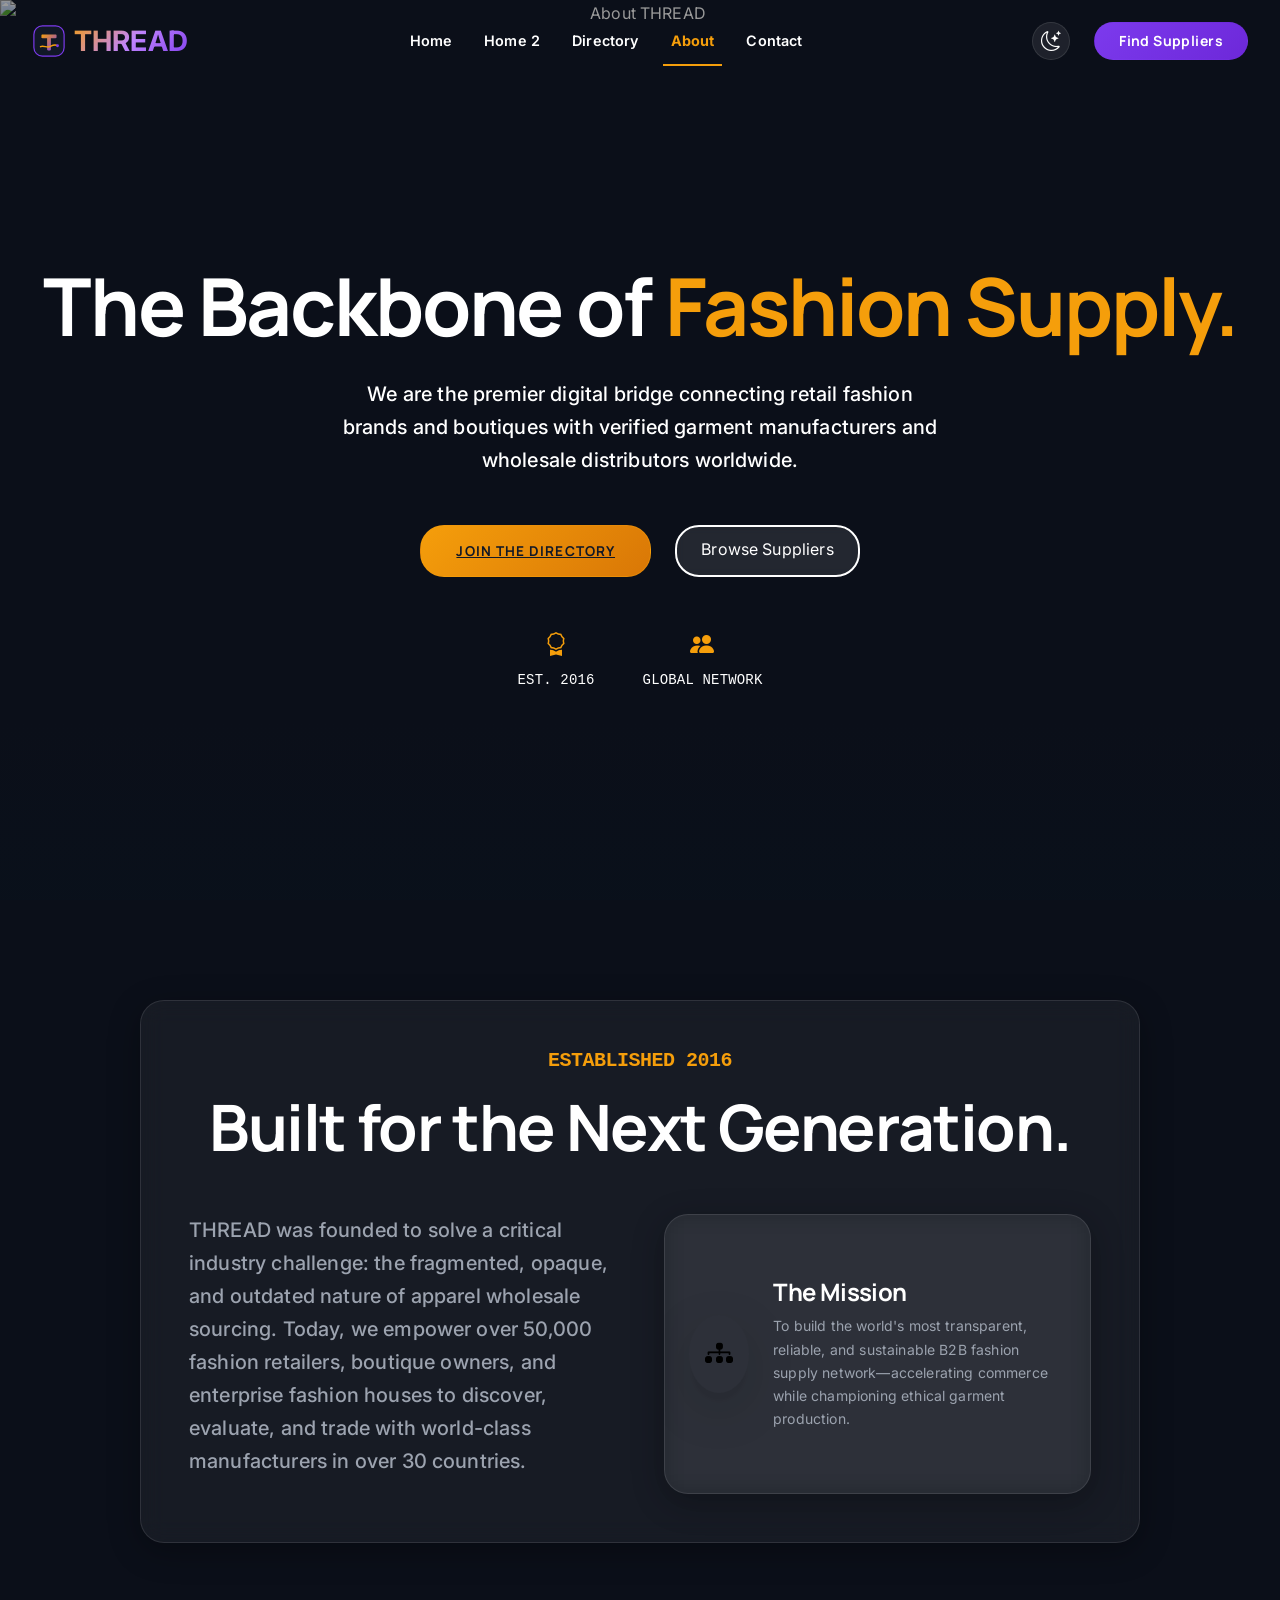
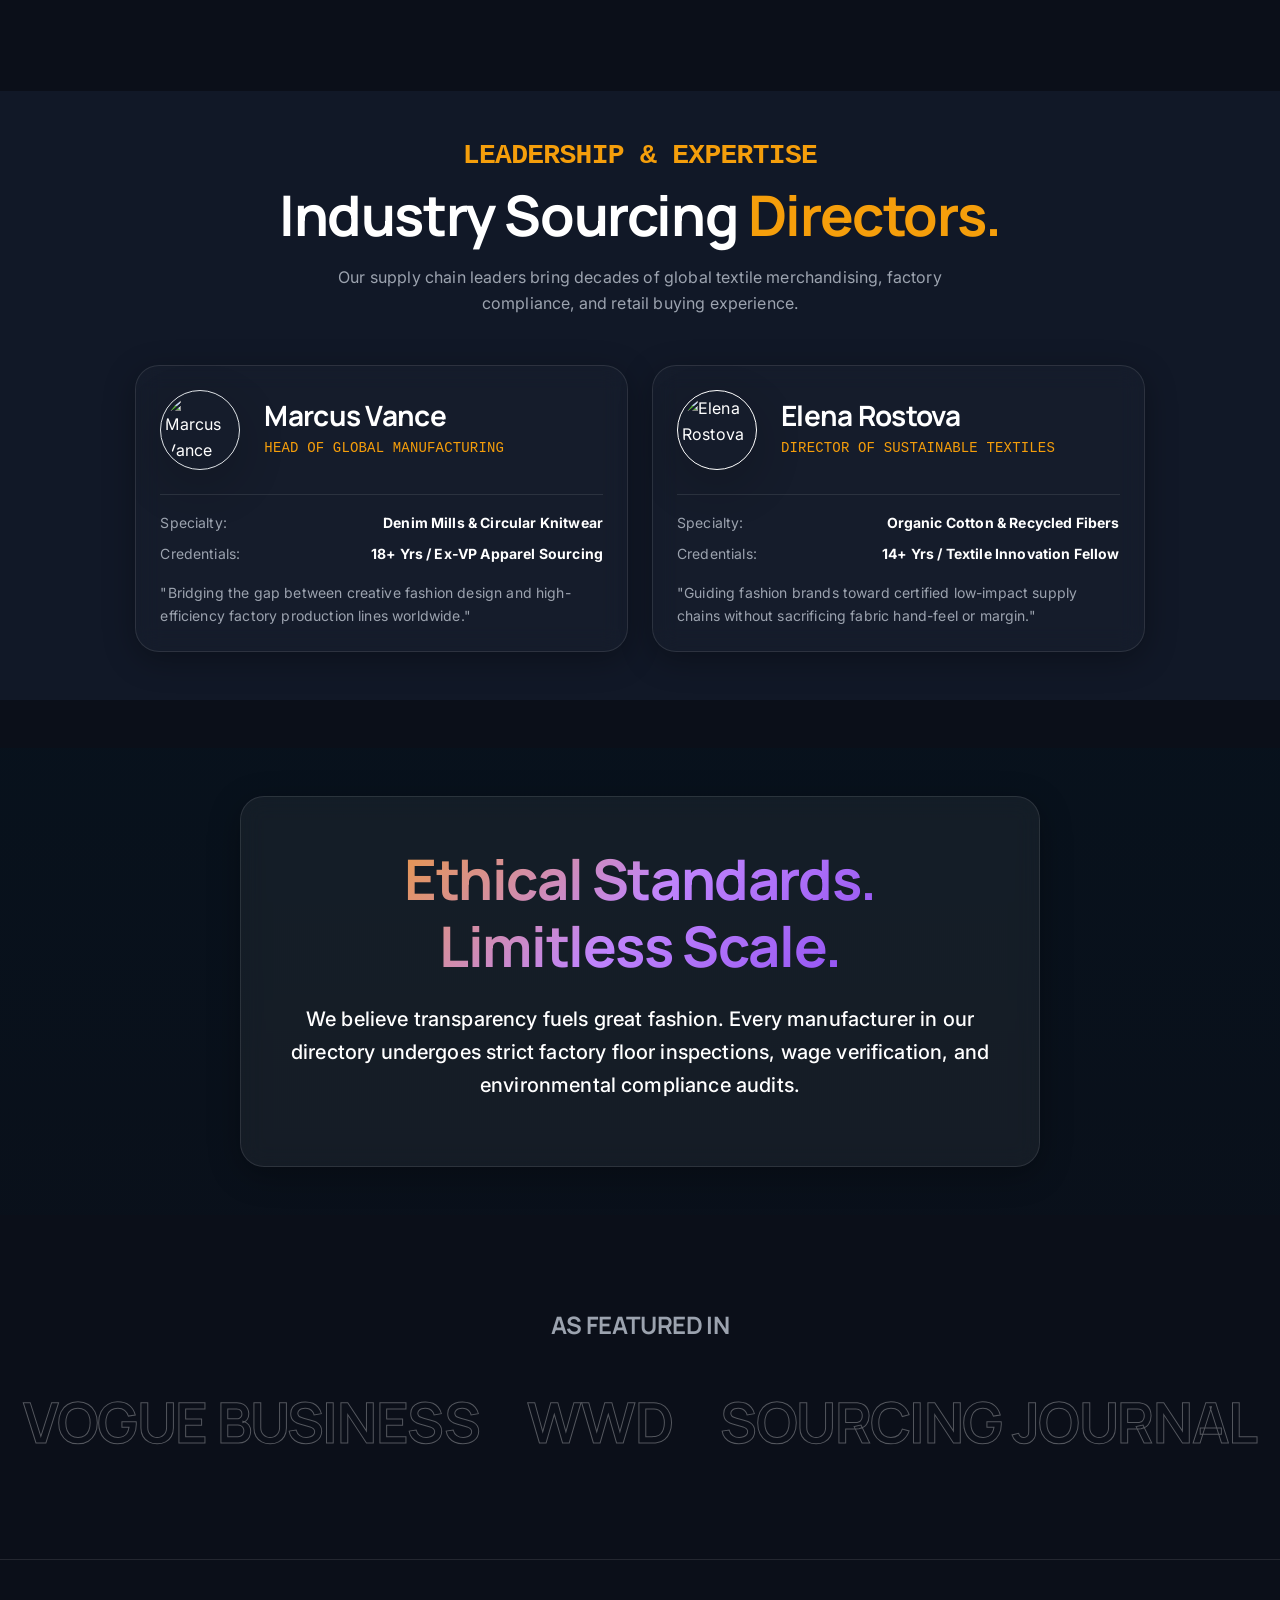
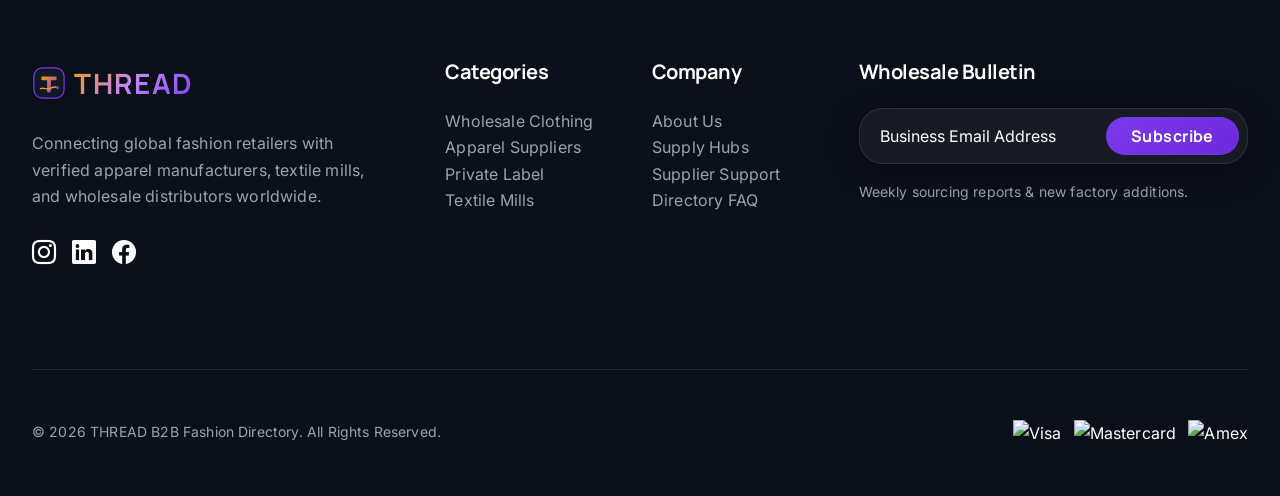
==== about.html @ dffb2410 "Initial commit: THREAD B2B Fashion & Apparel Wholesale Directory" ====
<!DOCTYPE html>
<html lang="en" dir="ltr" data-theme="dark">

<head>
    <meta charset="UTF-8">
    <meta name="viewport" content="width=device-width, initial-scale=1.0">
    <title>About Us | THREAD B2B Fashion Directory</title>
    <link rel="icon" type="image/svg+xml" href="assets/images/thread-logo.svg">

    <!-- Bootstrap 5 CDN -->
    <link href="https://cdn.jsdelivr.net/npm/bootstrap@5.3.2/dist/css/bootstrap.min.css" rel="stylesheet">
    <link rel="stylesheet" href="https://cdn.jsdelivr.net/npm/bootstrap-icons@1.11.2/font/bootstrap-icons.min.css">

    <!-- Custom CSS -->
    <link rel="stylesheet" href="assets/css/style.css">
</head>

<body>
    <!-- Header / Navigation -->
    <nav class="navbar-marine navbar navbar-expand-xl">
        <div class="container-custom d-flex justify-content-between align-items-center w-100">
            <a class="navbar-brand d-flex align-items-center" href="index.html">
                <img src="assets/images/thread-logo.svg" alt="THREAD logo" class="brand-logo me-2">
                <span class="fs-3 fw-bold text-gradient">THREAD</span>
            </a>

            <button class="navbar-toggler border-0 text-white" type="button" data-bs-toggle="offcanvas"
                data-bs-target="#offcanvasNavbar">
                <i class="bi bi-list fs-1"></i>
            </button>

            <div class="collapse navbar-collapse d-none d-xl-flex" id="navbarNav">
                <ul class="navbar-nav mx-auto">
                    <li class="nav-item"><a class="nav-link" href="index.html">Home</a></li>
                    <li class="nav-item"><a class="nav-link " href="home-2.html">Home 2</a></li>
                    <li class="nav-item"><a class="nav-link " href="gallery.html">Directory</a></li>
                    <li class="nav-item"><a class="nav-link active" href="about.html">About</a></li>
                    <li class="nav-item"><a class="nav-link " href="contact.html">Contact</a></li>
                </ul>
            </div>

            <div class="d-none d-xl-flex align-items-center gap-3 ms-lg-4">
                <button class="theme-toggle btn btn-link text-white p-0" aria-label="Toggle theme"><i class="bi bi-moon-stars fs-5"></i></button>
                <a href="contact.html" class="btn btn-accent rounded-pill px-4 btn-sm ms-2">Find Suppliers</a>
            </div>
        </div>
    </nav>

    <!-- Offcanvas Menu for Mobile -->
    <div class="offcanvas offcanvas-end glass-panel" tabindex="-1" id="offcanvasNavbar">
        <div class="offcanvas-header border-bottom border-secondary">
            <h5 class="offcanvas-title text-gradient d-flex align-items-center gap-2 mb-0"><img
                    src="assets/images/thread-logo.svg" alt="THREAD logo" class="brand-logo offcanvas-brand-logo">
                <span>THREAD</span>
            </h5>
            <button type="button" class="btn-close btn-close-white" data-bs-dismiss="offcanvas"></button>
        </div>
        <div class="offcanvas-body d-flex flex-column h-100">
            <ul class="navbar-nav mb-auto">
                <li class="nav-item"><a class="nav-link" href="index.html">Home</a></li>
                <li class="nav-item"><a class="nav-link" href="home-2.html">Home 2</a></li>
                <li class="nav-item"><a class="nav-link" href="gallery.html">Directory</a></li>
                <li class="nav-item"><a class="nav-link active" href="about.html">About</a></li>
                <li class="nav-item"><a class="nav-link" href="contact.html">Contact</a></li>
            </ul>

            <div class="mt-auto pt-4 border-top border-secondary">
                <div class="d-flex align-items-center justify-content-between mb-4">
                    <span class="small text-muted text-uppercase tracking-widest"></span>
                    <div class="d-flex gap-3">
                        <button class="theme-toggle btn btn-link text-white p-0" aria-label="Toggle theme"><i
                                class="bi bi-moon-stars fs-5"></i></button>
                    </div>
                </div>
                <a class="btn btn-accent w-100 rounded-pill" href="contact.html">Find Suppliers</a>
            </div>
        </div>
    </div>

    <section class="hero-section text-center overflow-hidden">
        <img src="https://images.unsplash.com/photo-1441986300917-64674bd600d8?q=80&w=1600"
            alt="About THREAD" class="hero-video-bg">
        <div class="hero-overlay"></div>
        <div class="container-custom z-1">
            <h1 class="display-1 fw-bold text-white mb-4">The Backbone of <span class='text-accent'>Fashion Supply.</span></h1>
            <p class="lead text-white-50 mb-5 mx-auto col-lg-6">We are the premier digital bridge connecting retail fashion brands and boutiques with verified garment manufacturers and wholesale distributors worldwide.</p>
            <div class="d-flex flex-wrap justify-content-center gap-3 gap-md-4 reveal reveal-up delay-2 mt-5">
                <a href="contact.html" class="btn-marine rounded-pill">Join The Directory</a>
                <a href="gallery.html" class="btn btn-outline-light rounded-pill about-explore-btn">Browse Suppliers</a>
            </div>
            <div class="d-flex flex-wrap justify-content-center gap-5 mt-5 reveal reveal-up delay-3 opacity-75">
                <div class="text-center">
                    <i class="bi bi-award text-accent fs-4"></i>
                    <div class="small text-white mt-1 uppercase font-monospace">EST. 2016</div>
                </div>
                <div class="text-center">
                    <i class="bi bi-people-fill text-accent fs-4"></i>
                    <div class="small text-white mt-1 uppercase font-monospace">GLOBAL NETWORK</div>
                </div>
            </div>
        </div>
    </section>
    <!-- Redesigned Section 1: Legacy & Mission -->
    <section class="section-padding overflow-hidden">
        <div class="container-custom">
            <div class="glass-panel mx-auto p-5 border-accent" style="max-width: 1000px;">
                <div class="text-center mb-5">
                    <h5 class="text-accent font-monospace mb-3">ESTABLISHED 2016</h5>
                    <h2 class="display-3 mb-4">Built for the <span class="text-white">Next Generation.</span></h2>
                </div>
                <div class="row justify-content-center g-5">
                    <div class="col-lg-6">
                        <p class="lead text-muted">THREAD was founded to solve a critical industry challenge: the fragmented, opaque, and outdated nature of apparel wholesale sourcing. Today, we empower over 50,000 fashion retailers, boutique owners, and enterprise fashion houses to discover, evaluate, and trade with world-class manufacturers in over 30 countries.</p>
                    </div>
                    <div class="col-lg-6">
                        <div
                            class="p-4 glass-panel h-100 d-flex flex-column flex-sm-row align-items-center text-center text-sm-start gap-4">
                            <div class="p-3 bg-accent rounded-circle shadow-lg flex-shrink-0">
                                <i class="bi bi-diagram-3-fill fs-3 text-black"></i>
                            </div>
                            <div>
                                <h4 class="mb-2">The Mission</h4>
                                <p class="text-muted small mb-0">To build the world's most transparent, reliable, and sustainable B2B fashion supply network—accelerating commerce while championing ethical garment production.</p>
                            </div>
                        </div>
                    </div>
                </div>
            </div>
        </div>
    </section>

    <!-- Section 2: Certified Guides / Sourcing Directors -->
    <section class="py-4 bg-card mt-5 about-guides-section">
        <div class="container-custom py-4 reveal">
            <div class="text-center mb-5">
                <h3 class="text-accent font-monospace mb-2 text-uppercase tracking-widest fw-bold fs-3">LEADERSHIP & EXPERTISE</h3>
                <h2 class="display-4 text-center">Industry Sourcing <span class="text-accent">Directors.</span></h2>
                <p class="text-muted mx-auto col-lg-6 mt-3">Our supply chain leaders bring decades of global textile merchandising, factory compliance, and retail buying experience.</p>
            </div>
            
            <div class="row g-4 justify-content-center">
                <div class="col-md-6 col-lg-5 hover-tilt">
                    <div class="glass-panel p-4 h-100 d-flex flex-column justify-content-between border-accent" style="background: rgba(255, 255, 255, 0.02);">
                        <div class="d-flex align-items-center mb-4">
                            <img src="https://images.unsplash.com/photo-1507003211169-0a1dd7228f2d?w=120&h=120&fit=crop"
                                class="rounded-circle shadow-lg me-4 border border-accent p-1" style="width: 80px; height: 80px; object-fit: cover;" alt="Marcus Vance">
                            <div>
                                <h3 class="text-white mb-1">Marcus Vance</h3>
                                <p class="text-accent small mb-0 font-monospace text-uppercase">Head of Global Manufacturing</p>
                            </div>
                        </div>
                        <div class="border-top border-secondary border-opacity-25 pt-3">
                            <div class="d-flex justify-content-between mb-2 small text-muted">
                                <span>Specialty:</span>
                                <span class="text-white fw-bold">Denim Mills & Circular Knitwear</span>
                            </div>
                            <div class="d-flex justify-content-between mb-3 small text-muted">
                                <span>Credentials:</span>
                                <span class="text-white fw-bold">18+ Yrs / Ex-VP Apparel Sourcing</span>
                            </div>
                            <p class="text-muted small mb-0">"Bridging the gap between creative fashion design and high-efficiency factory production lines worldwide."</p>
                        </div>
                    </div>
                </div>
                
                <div class="col-md-6 col-lg-5 hover-tilt">
                    <div class="glass-panel p-4 h-100 d-flex flex-column justify-content-between border-accent" style="background: rgba(255, 255, 255, 0.02);">
                        <div class="d-flex align-items-center mb-4">
                            <img src="https://images.unsplash.com/photo-1573496359142-b8d87734a5a2?w=120&h=120&fit=crop"
                                class="rounded-circle shadow-lg me-4 border border-white p-1" style="width: 80px; height: 80px; object-fit: cover;" alt="Elena Rostova">
                            <div>
                                <h3 class="text-white mb-1">Elena Rostova</h3>
                                <p class="text-accent small mb-0 font-monospace text-uppercase">Director of Sustainable Textiles</p>
                            </div>
                        </div>
                        <div class="border-top border-secondary border-opacity-25 pt-3">
                            <div class="d-flex justify-content-between mb-2 small text-muted">
                                <span>Specialty:</span>
                                <span class="text-white fw-bold">Organic Cotton & Recycled Fibers</span>
                            </div>
                            <div class="d-flex justify-content-between mb-3 small text-muted">
                                <span>Credentials:</span>
                                <span class="text-white fw-bold">14+ Yrs / Textile Innovation Fellow</span>
                            </div>
                            <p class="text-muted small mb-0">"Guiding fashion brands toward certified low-impact supply chains without sacrificing fabric hand-feel or margin."</p>
                        </div>
                    </div>
                </div>
            </div>
        </div>
    </section>

    <!-- Section 3 -->
    <section class="py-5 my-5 parallax-bg"
        style="background-image: url('https://images.unsplash.com/photo-1606760227091-3dd870d97f1d?q=80&w=1600'); padding: 200px 0;">
        <div class="container-custom z-1 text-center reveal glass-panel mx-auto p-5 hover-tilt"
            style="max-width:800px;">
            <h2 class="display-4 fw-bold text-gradient mb-4">Ethical Standards. Limitless Scale.</h2>
            <p class="lead text-muted mx-auto">We believe transparency fuels great fashion. Every manufacturer in our directory undergoes strict factory floor inspections, wage verification, and environmental compliance audits.</p>
        </div>
    </section>

    <!-- Section 4 -->
    <section class="py-5 text-center mb-5 reveal">
        <h4 class="mb-5 text-muted">AS FEATURED IN</h4>
        <div class="d-flex justify-content-center gap-5 flex-wrap opacity-50">
            <h2 class="text-stroke display-4 hover-tilt">VOGUE BUSINESS</h2>
            <h2 class="text-stroke display-4 hover-tilt">WWD</h2>
            <h2 class="text-stroke display-4 hover-tilt">SOURCING JOURNAL</h2>
        </div>
    </section>

    <footer class="mt-5">
        <div class="container-custom">
            <div class="row">
                <div class="col-lg-4 mb-5">
                    <a href="index.html" class="navbar-brand d-flex align-items-center mb-4 text-decoration-none">
                        <img src="assets/images/thread-logo.svg" alt="THREAD logo"
                            class="brand-logo footer-brand-logo me-2">
                        <span class="fs-3 fw-bold text-gradient brand-wordmark">THREAD</span>
                    </a>
                    <p class="text-muted pe-lg-5">Connecting global fashion retailers with verified apparel manufacturers, textile mills, and wholesale distributors worldwide.</p>
                    <div class="d-flex gap-3 mt-4">
                        <a href="#" class="fs-4 text-white hover-accent"><i class="bi bi-instagram"></i></a>
                        <a href="#" class="fs-4 text-white hover-accent"><i class="bi bi-linkedin"></i></a>
                        <a href="#" class="fs-4 text-white hover-accent"><i class="bi bi-facebook"></i></a>
                    </div>
                </div>
                <div class="col-lg-2 col-md-4 mb-4">
                    <h5 class="mb-4">Categories</h5>
                    <ul class="list-unstyled">
                        <li><a href="gallery.html" class="text-muted text-decoration-none">Wholesale Clothing</a></li>
                        <li><a href="gallery.html" class="text-muted text-decoration-none">Apparel Suppliers</a></li>
                        <li><a href="gallery.html" class="text-muted text-decoration-none">Private Label</a></li>
                        <li><a href="gallery.html" class="text-muted text-decoration-none">Textile Mills</a></li>
                    </ul>
                </div>
                <div class="col-lg-2 col-md-4 mb-4">
                    <h5 class="mb-4">Company</h5>
                    <ul class="list-unstyled">
                        <li><a href="about.html" class="text-muted text-decoration-none">About Us</a></li>
                        <li><a href="home-2.html" class="text-muted text-decoration-none">Supply Hubs</a></li>
                        <li><a href="contact.html" class="text-muted text-decoration-none">Supplier Support</a></li>
                        <li><a href="about.html" class="text-muted text-decoration-none">Directory FAQ</a></li>
                    </ul>
                </div>
                <div class="col-lg-4 col-md-4 mb-4">
                    <h5 class="mb-4">Wholesale Bulletin</h5>
                    <div class="glass-panel p-2 d-flex">
                        <input type="email" class="form-control bg-transparent border-0 text-white"
                            placeholder="Business Email Address">
                        <button class="btn btn-accent rounded-pill px-4">Subscribe</button>
                    </div>
                    <small class="text-muted mt-3 d-block">Weekly sourcing reports & new factory additions.</small>
                </div>
            </div>
            <hr class="my-5 border-secondary">
            <div class="row align-items-center">
                <div class="col-md-6 text-center text-md-start">
                    <p class="small text-muted mb-0">© 2026 THREAD B2B Fashion Directory. All Rights Reserved.</p>
                </div>
                <div class="col-md-6 text-center text-md-end mt-3 mt-md-0">
                    <img src="https://img.icons8.com/color/48/visa.png" alt="Visa" width="30">
                    <img src="https://img.icons8.com/color/48/mastercard.png" alt="Mastercard" width="30" class="ms-2">
                    <img src="https://img.icons8.com/color/48/amex.png" alt="Amex" width="30" class="ms-2">
                </div>
            </div>
        </div>
    </footer>

    <!-- Scripts -->
    <script src="https://cdn.jsdelivr.net/npm/bootstrap@5.3.2/dist/js/bootstrap.bundle.min.js"></script>
    <script src="assets/js/main.js"></script>
</body>

</html>
---- assets/css/style.css ----
@import url('https://fonts.googleapis.com/css2?family=Inter:wght@300;400;500;600;700&family=Manrope:wght@300;400;500;600;700;800&display=swap');

:root {
    /* Unique Complementary Fashion & Apparel Color System */
    --primary: #111827;           /* Deep Midnight Slate */
    --secondary: #7C3AED;         /* Royal Fashion Violet */
    --secondary-light: #A78BFA;   /* Soft Lavender Accent */
    --accent: #F59E0B;            /* Warm Amber Gold (Complementary) */
    --accent-light: #FCD34D;      /* Luminous Gold */
    --accent-glow: rgba(245, 158, 11, 0.4);
    --secondary-glow: rgba(124, 58, 237, 0.35);

    --bg-deep: #0b0f19;
    --bg-card: rgba(255, 255, 255, 0.04);
    --text-main: #ffffff;
    --text-muted: #9ca3af;
    --glass-border: rgba(255, 255, 255, 0.1);
    --glass-bg: rgba(255, 255, 255, 0.05);

    /* Spacing & Transitions */
    --transition-smooth: all 0.5s cubic-bezier(0.4, 0, 0.2, 1);
    --transition-bounce: all 0.6s cubic-bezier(0.68, -0.55, 0.265, 1.55);
}

[data-theme="light"] {
    --bg-deep: #F9FAFB;
    --bg-card: rgba(255, 255, 255, 0.9);
    --text-main: #1F2937;
    --text-muted: #6B7280;
    --glass-border: rgba(17, 24, 39, 0.1);
    --glass-bg: rgba(255, 255, 255, 0.75);
    --primary: #111827;
    --accent: #D97706;
    --secondary: #6D28D9;
}

/* Global Text Visibility Fixes */
.text-muted {
    color: var(--text-muted) !important;
}

/* Light Mode Global Visibility Overrides */
[data-theme="light"] .glass-panel .text-white,
[data-theme="light"] .glass-panel .text-white-50,
[data-theme="light"] footer .text-white,
[data-theme="light"] footer .text-white-50,
[data-theme="light"] .offcanvas .text-white {
    color: var(--text-main) !important;
}

[data-theme="light"] .btn-outline-light {
    color: var(--text-main);
    border-color: var(--text-main);
    background: rgba(255, 255, 255, 0.2);
    backdrop-filter: blur(5px);
}

.btn-outline-light {
    backdrop-filter: blur(5px);
    background: rgba(255, 255, 255, 0.1);
    border-width: 2px;
    padding: 0.6rem 1.5rem;
}

[data-theme="light"] .btn-outline-light:hover {
    background-color: var(--text-main);
    color: var(--bg-deep);
}

[data-theme="light"] .form-control {
    color: var(--text-main) !important;
}

[data-theme="light"] .form-control::placeholder {
    color: var(--text-muted);
}

[data-theme="light"] .btn-close-white {
    filter: invert(1) grayscale(100%) brightness(0);
}

[data-theme="light"] .contact-social-icon {
    color: var(--text-main) !important;
}

/* Guarantee Navbar Legibility in Light Mode */
[data-theme="light"] .navbar-marine {
    background: rgba(255, 255, 255, 0.8) !important;
    backdrop-filter: blur(15px);
    border-bottom: 1px solid rgba(0, 0, 0, 0.05);
}

[data-theme="light"] .navbar-marine .text-white {
    color: var(--text-main) !important;
}

[data-theme="light"] .text-gradient {
    background: linear-gradient(135deg, #D97706 0%, #7C3AED 100%);
    -webkit-background-clip: text;
    background-clip: text;
    -webkit-text-fill-color: transparent;
}

* {
    margin: 0;
    padding: 0;
    box-sizing: border-box;
}

body {
    font-family: 'Inter', sans-serif;
    background-color: var(--bg-deep);
    color: var(--text-main);
    overflow-x: hidden;
    line-height: 1.65;
    letter-spacing: 0.01em;
    transition: background-color 0.5s ease;
}

h1,
h2,
h3,
h4,
h5,
h6,
.h1,
.h2,
.h3,
.h4,
.h5,
.h6,
h1.fw-bold,
h2.fw-bold,
h3.fw-bold,
h4.fw-bold,
h5.fw-bold,
h6.fw-bold,
[class*="display-"] {
    font-family: 'Manrope', -apple-system, BlinkMacSystemFont, sans-serif;
    font-weight: 700 !important;
    letter-spacing: -0.025em;
}

/* Ensure paragraph and subheading font weights are between 400 and 550 for readability and hierarchy */
.lead,
.subheading,
.subtitle,
p.fw-bold,
.lead.fw-bold,
.small.fw-bold,
span.fw-bold.small,
div.fw-bold.small {
    font-weight: 500 !important;
}

.brand-logo {
    width: 34px;
    height: 34px;
    object-fit: contain;
    flex-shrink: 0;
}

.offcanvas-brand-logo {
    width: 28px;
    height: 28px;
}

.footer-brand-logo {
    width: 34px;
    height: 34px;
}

.auth-brand-logo {
    width: 42px;
    height: 42px;
}

.brand-wordmark {
    font-family: 'Manrope', sans-serif;
    font-weight: 800;
    letter-spacing: 0.06em;
}

/* RTL Helpers - Using Logical Properties */
[dir="rtl"] {
    text-align: right;
}

/* Base Layout Utilities */
.container-custom {
    max-width: 1600px;
    margin-inline: auto;
    padding-inline: 2rem;
}

/* Cinematic Glassmorphism */
.glass-panel {
    background: var(--glass-bg);
    backdrop-filter: blur(12px);
    -webkit-backdrop-filter: blur(12px);
    border: 1px solid var(--glass-border);
    border-radius: 24px;
    box-shadow: 0 8px 32px 0 rgba(0, 0, 0, 0.3);
}

/* Anti-Gravity Animations */
@keyframes float {
    0% {
        transform: translateY(0px) rotate(0deg);
    }

    50% {
        transform: translateY(-15px) rotate(1deg);
    }

    100% {
        transform: translateY(0px) rotate(0deg);
    }
}

@keyframes drift {
    0% {
        transform: translateX(0px);
    }

    50% {
        transform: translateX(10px);
    }

    100% {
        transform: translateX(0px);
    }
}

@keyframes water-ripple {
    0% {
        transform: scale(0.8);
        opacity: 0.5;
    }

    100% {
        transform: scale(1.5);
        opacity: 0;
    }
}

.float-element {
    animation: float 6s ease-in-out infinite;
}

.drift-element {
    animation: drift 8s ease-in-out infinite;
}

/* Premium Buttons */
.btn-marine {
    background: var(--accent);
    color: var(--bg-deep);
    border: none;
    padding: 0.85rem 2.2rem;
    border-radius: 50px;
    font-family: 'Manrope', sans-serif;
    font-weight: 700;
    text-transform: uppercase;
    font-size: 0.85rem;
    letter-spacing: 0.08em;
    background: linear-gradient(135deg, #F59E0B 0%, #D97706 100%);
    color: #111827;
    border: 1px solid rgba(245, 158, 11, 0.4);
    transition: var(--transition-bounce);
    position: relative;
    overflow: hidden;
    z-index: 1;
    display: inline-flex;
    align-items: center;
    justify-content: center;
    text-align: center;
}

.btn-marine:hover {
    transform: scale(1.04) translateY(-3px);
    box-shadow: 0 10px 24px var(--accent-glow), 0 0 16px var(--secondary-glow);
    color: #111827;
}

.btn-accent {
    background: linear-gradient(135deg, #7C3AED 0%, #6D28D9 100%);
    color: #ffffff !important;
    border: 1px solid rgba(124, 58, 237, 0.4);
    font-family: 'Manrope', sans-serif;
    font-weight: 700;
    letter-spacing: 0.03em;
    transition: var(--transition-smooth);
}

.btn-accent:hover {
    background: linear-gradient(135deg, #F59E0B 0%, #D97706 100%);
    color: #111827 !important;
    transform: translateY(-2px);
    box-shadow: 0 8px 20px var(--accent-glow);
}

/* Navigation */
.navbar-marine {
    position: fixed;
    top: 0;
    width: 100%;
    z-index: 1000;
    padding: 0.8rem 0;
    transition: var(--transition-smooth);
}

.navbar-marine.scrolled {
    background: var(--bg-card);
    backdrop-filter: blur(20px);
    padding: 1rem 0;
    border-bottom: 1px solid var(--glass-border);
}

.nav-link {
    color: var(--text-main) !important;
    font-weight: 600;
    margin-inline: 0.5rem;
    font-size: 0.9rem;
    position: relative;
    white-space: nowrap;
}

.nav-link::after {
    content: '';
    position: absolute;
    bottom: -5px;
    inset-inline-start: 0;
    width: 0;
    height: 2px;
    background: var(--accent);
    transition: var(--transition-smooth);
}

.nav-link:hover::after {
    width: 100%;
}

.nav-link.active {
    color: var(--accent) !important;
    font-weight: 700;
}

.nav-link.active::after {
    width: 100%;
}

.navbar-marine .btn-accent {
    border: 1px solid transparent;
    height: 38px;
    display: inline-flex;
    align-items: center;
    justify-content: center;
}

.offcanvas .btn-accent {
    border: 1px solid transparent;
}

.navbar-marine .btn-accent:hover,
.navbar-marine .btn-accent:focus-visible {
    background: #ffffff;
    color: var(--primary) !important;
    border-color: var(--accent);
}

.offcanvas .btn-accent:hover,
.offcanvas .btn-accent:focus-visible {
    background: #ffffff;
    color: var(--primary) !important;
    border-color: var(--accent);
}

.navbar-marine .theme-toggle,
.offcanvas .theme-toggle {
    height: 38px;
    width: 38px;
    padding: 0;
    border-radius: 10px;
    border: 1px solid var(--glass-border);
    background: rgba(255, 255, 255, 0.08);
    color: var(--text-main) !important;
    display: inline-flex;
    align-items: center;
    justify-content: center;
    line-height: 1;
}

[data-theme="light"] .navbar-marine .theme-toggle,
[data-theme="light"] .offcanvas .theme-toggle {
    border-color: rgba(15, 23, 42, 0.25);
    background: rgba(255, 255, 255, 0.75);
}

[data-theme="light"] .navbar-marine .theme-toggle:hover,
[data-theme="light"] .offcanvas .theme-toggle:hover,
[data-theme="light"] .navbar-marine .theme-toggle:focus-visible,
[data-theme="light"] .offcanvas .theme-toggle:focus-visible {
    background: var(--text-main);
    color: var(--bg-deep) !important;
}

/* Hero Section */
.hero-section {
    min-height: 100vh;
    display: flex;
    align-items: center;
    position: relative;
    overflow: hidden;
    padding-top: 80px;
    padding-bottom: 30px;
}

.hero-section .btn-outline-light,
[data-theme="light"] .hero-section .btn-outline-light {
    color: #ffffff !important;
    border-color: #ffffff !important;
    background: rgba(255, 255, 255, 0.1) !important;
    backdrop-filter: blur(5px);
}

.hero-section .btn-outline-light:hover,
[data-theme="light"] .hero-section .btn-outline-light:hover {
    background-color: #ffffff !important;
    color: #000000 !important;
    border-color: #ffffff !important;
}

@media (max-width: 768px) {
    .hero-section {
        padding-top: 140px;
        align-items: center;
        /* Center content vertically */
    }
}

.hero-video-bg {
    position: absolute;
    top: 0;
    left: 0;
    width: 100%;
    height: 100%;
    object-fit: cover;
    z-index: -1;
    filter: brightness(0.6);
}

.hero-overlay {
    position: absolute;
    top: 0;
    left: 0;
    width: 100%;
    height: 100%;
    background: linear-gradient(to bottom, transparent 80%, rgba(7, 18, 29, 0.4));
    z-index: 0;
}

.hero-content {
    position: relative;
    z-index: 2;
}

.hero-title {
    font-size: clamp(2.2rem, 10vw, 6rem);
    line-height: 1.1;
    margin-bottom: 2rem;
}

[data-theme="light"] .hero-section .hero-title,
[data-theme="light"] .hero-section .btn-marine,
[data-theme="light"] .hero-section .glass-panel,
[data-theme="light"] .hero-section .glass-panel * {
    filter: none !important;
    text-shadow: none !important;
}

[data-theme="light"] .hero-section .glass-panel {
    backdrop-filter: none;
    -webkit-backdrop-filter: none;
    background: rgba(255, 255, 255, 0.94);
}

[data-theme="light"] .hero-section .float-element {
    animation: none;
}

[data-theme="light"] .hero-section .reveal {
    will-change: auto;
}

[data-theme="light"] .hero-section .text-gradient {
    background: linear-gradient(135deg, #F59E0B 0%, #C084FC 50%, #7C3AED 100%);
    -webkit-background-clip: text;
    background-clip: text;
    -webkit-text-fill-color: transparent;
}

.text-gradient {
    background: linear-gradient(135deg, #F59E0B 0%, #C084FC 50%, #7C3AED 100%);
    -webkit-background-clip: text;
    background-clip: text;
    -webkit-text-fill-color: transparent;
}

/* Trip Cards */
.trip-card {
    border-radius: 30px;
    overflow: hidden;
    height: 450px;
    position: relative;
    transition: var(--transition-smooth);
}

.trip-card-img {
    width: 100%;
    height: 100%;
    object-fit: cover;
    transition: var(--transition-smooth);
}

.trip-card:hover .trip-card-img {
    transform: scale(1.1);
}

.trip-card-overlay {
    position: absolute;
    inset: 0;
    background: linear-gradient(transparent, rgba(0, 0, 0, 0.8));
    display: flex;
    flex-direction: column;
    justify-content: flex-end;
    padding: 2rem;
}

.trip-card-overlay h3 {
    color: #ffffff !important;
}

/* Responsive Grid */
.marine-grid {
    display: grid;
    grid-template-columns: repeat(auto-fit, minmax(300px, 1fr));
    gap: 2rem;
}

/* Footer Section */
footer {
    background: var(--primary);
    padding: 100px 0 50px;
    border-top: 1px solid var(--glass-border);
}

footer .hover-accent {
    display: inline-flex;
    align-items: center;
    transition: color 0.25s ease, transform 0.25s ease;
}

footer .hover-accent:hover,
footer .hover-accent:focus-visible {
    color: var(--accent) !important;
    transform: translateY(-2px);
}

[data-theme="light"] footer {
    background: var(--bg-deep);
}

footer .list-unstyled a.text-muted {
    display: inline-block;
    transition: color 0.25s ease, transform 0.25s ease;
}

footer .list-unstyled a.text-muted:hover,
footer .list-unstyled a.text-muted:focus-visible {
    color: var(--accent) !important;
    transform: translateX(4px);
}

.back-to-top {
    position: fixed;
    right: 20px;
    bottom: 20px;
    width: 44px;
    height: 44px;
    border: 0;
    border-radius: 999px;
    display: inline-flex;
    align-items: center;
    justify-content: center;
    background: var(--accent);
    color: var(--primary);
    box-shadow: 0 8px 20px var(--accent-glow);
    opacity: 0;
    visibility: hidden;
    transform: translateY(8px);
    transition: opacity 0.25s ease, transform 0.25s ease, visibility 0.25s ease;
    z-index: 999;
}

.back-to-top.show {
    opacity: 1;
    visibility: visible;
    transform: translateY(0);
}

.back-to-top:hover,
.back-to-top:focus-visible {
    background: #f4cb7b;
}

/* Custom Scrollbar */
::-webkit-scrollbar {
    width: 8px;
}

::-webkit-scrollbar-track {
    background: var(--bg-deep);
}

::-webkit-scrollbar-thumb {
    background: var(--accent);
    border-radius: 10px;
}

/* Premium Reveal Animations */
.reveal {
    opacity: 1 !important;
    will-change: transform;
}

.reveal-up,
.reveal-down,
.reveal-left,
.reveal-right,
.reveal-scale {
    transform: none !important;
}

.revealed {
    opacity: 1 !important;
    transform: none !important;
}

/* Staggered Delay Utilities */
.delay-1 {
    transition-delay: 0.1s;
}

.delay-2 {
    transition-delay: 0.2s;
}

.delay-3 {
    transition-delay: 0.3s;
}

.delay-4 {
    transition-delay: 0.4s;
}

.delay-5 {
    transition-delay: 0.5s;
}

/* Alignment Utilities */
.section-padding {
    padding: 100px 0;
}

.section-padding-large {
    padding: 150px 0;
}

@media (max-width: 991px) {
    .section-padding {
        padding: 60px 0;
    }

    .section-padding-large {
        padding: 80px 0;
    }
}

/* Premium Animations & Layouts */
.parallax-bg {
    background-attachment: fixed !important;
    background-position: center !important;
    background-size: cover !important;
    position: relative;
    padding-top: 200px;
    padding-bottom: 120px;
}

.parallax-bg::before {
    content: '';
    position: absolute;
    inset: 0;
    background: linear-gradient(to bottom, rgba(7, 18, 29, 0.8), rgba(7, 18, 29, 0.4));
}

.z-1 {
    z-index: 1;
    position: relative;
}

.hover-tilt {
    transition: transform 0.5s cubic-bezier(0.4, 0, 0.2, 1) !important;
}

.hover-tilt:hover {
    transform: translateY(-12px) rotate(1deg) scale(1.02) !important;
}

.text-stroke {
    -webkit-text-stroke: 1px rgba(255, 255, 255, 0.6);
    color: transparent;
}

[data-theme="light"] .text-stroke {
    -webkit-text-stroke: 1px rgba(15, 23, 42, 0.7);
}

.scrolling-wrapper {
    display: flex;
    flex-wrap: nowrap;
    overflow-x: auto;
    padding-bottom: 1rem;
    -webkit-overflow-scrolling: touch;
}

.scrolling-card {
    flex: 0 0 auto;
    min-width: 350px;
    margin-right: 1.5rem;
}

.scrolling-wrapper::-webkit-scrollbar {
    height: 8px;
}

.scrolling-wrapper::-webkit-scrollbar-thumb {
    background: var(--accent);
    border-radius: 10px;
}

/* Unique Section Animations */
@keyframes pulse-gold {
    0% {
        box-shadow: 0 0 0 0 rgba(245, 158, 11, 0.45);
        transform: scale(1);
    }

    50% {
        box-shadow: 0 0 0 16px rgba(124, 58, 237, 0.2);
        transform: scale(1.015);
    }

    100% {
        box-shadow: 0 0 0 0 rgba(245, 158, 11, 0);
        transform: scale(1);
    }
}

.pulse-gold {
    animation: pulse-gold 3s infinite;
}

@keyframes glitch {
    0% {
        transform: translate(0);
    }

    20% {
        transform: translate(-2px, 2px);
    }

    40% {
        transform: translate(-2px, -2px);
    }

    60% {
        transform: translate(2px, 2px);
    }

    80% {
        transform: translate(2px, -2px);
    }

    100% {
        transform: translate(0);
    }
}

.tech-glitch:hover {
    animation: glitch 0.3s cubic-bezier(.25, .46, .45, .94) both infinite;
}

@keyframes bubble-rise {
    0% {
        transform: translateY(0) scale(1);
        opacity: 0;
    }

    50% {
        opacity: 0.5;
    }

    100% {
        transform: translateY(-100px) scale(1.5);
        opacity: 0;
    }
}

.bubble {
    position: absolute;
    background: rgba(255, 255, 255, 0.1);
    border: 1px solid rgba(255, 255, 255, 0.1);
    border-radius: 50%;
    pointer-events: none;
    animation: bubble-rise 4s infinite ease-in;
}

.bg-conservation {
    background: linear-gradient(135deg, #111827 0%, #1e1b4b 100%);
}

.bg-tech {
    background: linear-gradient(135deg, #111827 0%, #2e1065 100%);
}

.bg-elite {
    background: linear-gradient(135deg, #111827 0%, #311042 100%);
}

/* Utility Classes */
.text-accent {
    color: var(--accent) !important;
}

.w-fit {
    width: fit-content;
}

.badge.bg-accent {
    background: linear-gradient(135deg, #F59E0B 0%, #D97706 100%) !important;
    color: #111827 !important;
    font-family: 'Manrope', sans-serif;
    font-weight: 700;
    letter-spacing: 0.05em;
}

.badge.bg-primary {
    background: linear-gradient(135deg, #7C3AED 0%, #6D28D9 100%) !important;
    color: #ffffff !important;
    font-family: 'Manrope', sans-serif;
    font-weight: 700;
    letter-spacing: 0.05em;
}

.badge.bg-secondary {
    background: linear-gradient(135deg, #374151 0%, #1F2937 100%) !important;
    color: #F9FAFB !important;
    font-family: 'Manrope', sans-serif;
    font-weight: 700;
    letter-spacing: 0.05em;
}

/* Visibility Fixes for Dark Sections */
.bg-conservation,
.bg-tech,
.bg-elite,
.bg-stealth,
.bg-tropical,
.hero-section {
    color: #ffffff !important;
}

.bg-conservation h1,
.bg-conservation h2,
.bg-conservation h3,
.bg-conservation h4,
.bg-conservation h5,
.bg-tech h1,
.bg-tech h2,
.bg-tech h3,
.bg-tech h4,
.bg-tech h5,
.bg-elite h1,
.bg-elite h2,
.bg-elite h3,
.bg-elite h4,
.bg-elite h5,
.bg-stealth h1,
.bg-stealth h2,
.bg-stealth h3,
.bg-stealth h4,
.bg-stealth h5,
.bg-tropical h1,
.bg-tropical h2,
.bg-tropical h3,
.bg-tropical h4,
.bg-tropical h5,
.hero-section h1,
.hero-section h2,
.hero-section h3,
.hero-section h4,
.hero-section h5 {
    color: #ffffff !important;
}

.bg-conservation .text-muted,
.bg-tech .text-muted,
.bg-elite .text-muted,
.bg-stealth .text-muted,
.bg-tropical .text-muted,
/* Hero Section Subtext Visibility Fix */
.hero-section p,
.parallax-bg p,
.hero-section .text-muted,
.parallax-bg .text-muted,
.hero-section .text-white-50,
.parallax-bg .text-white-50 {
    font-weight: 500 !important;
    color: #ffffff !important;
}

[data-theme="light"] .hero-section .hero-bite-probability {
    color: var(--primary) !important;
}

[data-theme="light"] .bg-conservation .mission-profile-btn {
    backdrop-filter: none;
    -webkit-backdrop-filter: none;
    text-shadow: none;
    color: var(--primary) !important;
    background: rgba(255, 255, 255, 0.9);
    border-color: rgba(255, 255, 255, 0.95);
}

[data-theme="light"] .bg-conservation .mission-profile-btn:hover,
[data-theme="light"] .bg-conservation .mission-profile-btn:focus-visible {
    background: var(--accent);
    border-color: var(--accent);
    color: #111827 !important;
}

[data-theme="light"] .services-hero .services-hero-cta {
    color: #111827 !important;
}

[data-theme="light"] .services-hero .services-hero-cta-alt {
    color: #0f172a !important;
    border-color: #0f172a !important;
    background: rgba(255, 255, 255, 0.82);
}

[data-theme="light"] .services-hero .services-hero-cta-alt:hover,
[data-theme="light"] .services-hero .services-hero-cta-alt:focus-visible {
    background: #0f172a;
    color: #ffffff !important;
}

[data-theme="light"] .services-snook-title .text-white {
    color: var(--text-main) !important;
}

.services-tarpon-row .services-tarpon-image {
    min-height: 360px;
    object-fit: cover;
}

.services-tarpon-row .services-tarpon-card {
    min-height: 360px;
    display: flex;
    flex-direction: column;
    justify-content: center;
}

.services-tarpon-row .services-tarpon-copy {
    margin-top: 0.5rem !important;
    margin-bottom: 0.5rem !important;
}

.services-tarpon-row .services-tarpon-extra {
    margin-top: 0.5rem;
}

@media (max-width: 576px) {
    .services-snook-cta {
        display: inline-flex;
        align-items: center;
        justify-content: center;
        white-space: nowrap;
        padding: 0.75rem 1.25rem !important;
        font-size: 0.76rem;
        letter-spacing: 0.06em;
    }

    .services-hardware-section .scrolling-wrapper {
        padding-bottom: 2rem;
        margin-bottom: 1rem;
    }

    .services-quote-section {
        margin-top: 1.5rem !important;
    }
}

[data-theme="dark"] .book-view-packages-btn,
.book-view-packages-btn {
    background: rgba(255, 255, 255, 0.9);
    border: 2px solid rgba(7, 18, 29, 0.9);
    color: #111827 !important;
    font-weight: 700;
}

.book-view-packages-btn:hover,
.book-view-packages-btn:focus-visible {
    background: var(--accent);
    border-color: var(--accent);
    color: #111827 !important;
}

[data-theme="light"] .book-view-packages-btn {
    backdrop-filter: none;
    -webkit-backdrop-filter: none;
    text-shadow: none;
    background: rgba(255, 255, 255, 0.96);
    border-color: rgba(7, 18, 29, 0.9);
    color: #111827 !important;
}

[data-theme="light"] .book-view-packages-btn:hover,
[data-theme="light"] .book-view-packages-btn:focus-visible {
    background: var(--accent) !important;
    border-color: var(--accent) !important;
    color: #111827 !important;
}

[data-theme="light"] .glass-panel .weather-safety-title {
    color: #ffffff !important;
}

[data-theme="light"] .gallery-watch-story-btn {
    backdrop-filter: none;
    -webkit-backdrop-filter: none;
    text-shadow: none;
    color: #ffffff !important;
    border-color: rgba(255, 255, 255, 0.95) !important;
    background: rgba(7, 18, 29, 0.45);
}

[data-theme="light"] .gallery-coords-label {
    color: var(--primary) !important;
}

[data-theme="light"] .about-explore-btn {
    backdrop-filter: none;
    -webkit-backdrop-filter: none;
    text-shadow: none;
    color: #ffffff !important;
    border-color: rgba(255, 255, 255, 0.95) !important;
    background: rgba(7, 18, 29, 0.35);
}

[data-theme="light"] .contact-call-direct-btn {
    color: #ffffff !important;
    border-color: rgba(255, 255, 255, 0.95) !important;
    background: rgba(7, 18, 29, 0.45);
    backdrop-filter: none;
    -webkit-backdrop-filter: none;
}

[data-theme="light"] .contact-hero-copy {
    line-height: 1.35;
}

@media (max-width: 1024px) {
    .contact-hero-section .contact-hero-image {
        object-fit: cover;
        object-position: center center;
    }
}

/* Ensure headings inherit theme color generally */
h1,
h2,
h3,
h4,
h5,
h6 {
    color: var(--text-main);
}

/* Specialized Animation for Home 2 Sections */
@keyframes stealth-scan {
    0% {
        background-position: -200% 0;
    }

    100% {
        background-position: 200% 0;
    }
}

.stealth-overlay {
    position: relative;
    overflow: hidden;
}

.stealth-overlay::after {
    content: '';
    position: absolute;
    top: 0;
    left: 0;
    width: 100%;
    height: 100%;
    background: linear-gradient(90deg, transparent, rgba(255, 255, 255, 0.05), transparent);
    background-size: 200% 100%;
    animation: stealth-scan 4s linear infinite;
    pointer-events: none;
}

@keyframes wave-distort {

    0%,
    100% {
        border-radius: 60% 40% 30% 70% / 60% 30% 70% 40%;
    }

    50% {
        border-radius: 30% 60% 70% 40% / 50% 60% 30% 60%;
    }
}

.wave-shape {
    animation: wave-distort 8s ease-in-out infinite;
}

.bg-stealth {
    background: linear-gradient(135deg, #07121D 0%, #030a0f 100%);
}

.bg-tropical {
    background: linear-gradient(135deg, #07121D 0%, #051a1a 100%);
}

/* Dark Mode Section Backgrounds (Alternate Black and Dark Slate) */
[data-theme="dark"] body,
html:not([data-theme="light"]) body {
    background-color: #0b0f19;
}

[data-theme="dark"] .bg-conservation,
[data-theme="dark"] .bg-elite,
[data-theme="dark"] .bg-tropical,
[data-theme="dark"] .bg-deep,
html:not([data-theme="light"]) .bg-conservation,
html:not([data-theme="light"]) .bg-elite,
html:not([data-theme="light"]) .bg-tropical,
html:not([data-theme="light"]) .bg-deep {
    background: #0b0f19 !important;
}

[data-theme="dark"] .bg-card,
[data-theme="dark"] .bg-marine-alt,
[data-theme="dark"] .bg-tech,
[data-theme="dark"] .bg-stealth,
html:not([data-theme="light"]) .bg-card,
html:not([data-theme="light"]) .bg-marine-alt,
html:not([data-theme="light"]) .bg-tech,
html:not([data-theme="light"]) .bg-stealth {
    background: #111827 !important;
}

[data-theme="dark"] footer,
html:not([data-theme="light"]) footer {
    background: #0b0f19 !important;
}

/* Light Mode Section Backgrounds (White and Light Grey Alternate) */
[data-theme="light"] body {
    background-color: #F9FAFB !important;
}

[data-theme="light"] .bg-conservation,
[data-theme="light"] .bg-elite,
[data-theme="light"] .bg-tropical,
[data-theme="light"] .bg-deep {
    background: #ffffff !important;
    color: #1F2937 !important;
}

[data-theme="light"] .bg-card,
[data-theme="light"] .bg-marine-alt,
[data-theme="light"] .bg-tech,
[data-theme="light"] .bg-stealth {
    background: #F3F4F6 !important;
    color: #1F2937 !important;
}

[data-theme="light"] footer {
    background: #111827 !important;
    color: #F9FAFB !important;
}

/* Force dark text for readability in light mode sections */
[data-theme="light"] .bg-conservation,
[data-theme="light"] .bg-elite,
[data-theme="light"] .bg-tropical,
[data-theme="light"] .bg-deep,
[data-theme="light"] .bg-card,
[data-theme="light"] .bg-marine-alt,
[data-theme="light"] .bg-tech,
[data-theme="light"] .bg-stealth {
    color: #1F2937 !important;
}

[data-theme="light"] .bg-conservation h1,
[data-theme="light"] .bg-conservation h2,
[data-theme="light"] .bg-conservation h3,
[data-theme="light"] .bg-conservation h4,
[data-theme="light"] .bg-conservation h5,
[data-theme="light"] .bg-conservation h6,
[data-theme="light"] .bg-conservation .display-1,
[data-theme="light"] .bg-conservation .display-2,
[data-theme="light"] .bg-conservation .display-3,
[data-theme="light"] .bg-conservation .display-4,
[data-theme="light"] .bg-conservation .display-5,
[data-theme="light"] .bg-conservation .display-6,
[data-theme="light"] .bg-conservation p,
[data-theme="light"] .bg-conservation .text-white,
[data-theme="light"] .bg-conservation .text-white-50,
[data-theme="light"] .bg-elite h1,
[data-theme="light"] .bg-elite h2,
[data-theme="light"] .bg-elite h3,
[data-theme="light"] .bg-elite h4,
[data-theme="light"] .bg-elite h5,
[data-theme="light"] .bg-elite h6,
[data-theme="light"] .bg-elite .display-1,
[data-theme="light"] .bg-elite .display-2,
[data-theme="light"] .bg-elite .display-3,
[data-theme="light"] .bg-elite .display-4,
[data-theme="light"] .bg-elite .display-5,
[data-theme="light"] .bg-elite .display-6,
[data-theme="light"] .bg-elite p,
[data-theme="light"] .bg-elite .text-white,
[data-theme="light"] .bg-elite .text-white-50,
[data-theme="light"] .bg-tropical h1,
[data-theme="light"] .bg-tropical h2,
[data-theme="light"] .bg-tropical h3,
[data-theme="light"] .bg-tropical h4,
[data-theme="light"] .bg-tropical h5,
[data-theme="light"] .bg-tropical h6,
[data-theme="light"] .bg-tropical .display-1,
[data-theme="light"] .bg-tropical .display-2,
[data-theme="light"] .bg-tropical .display-3,
[data-theme="light"] .bg-tropical .display-4,
[data-theme="light"] .bg-tropical .display-5,
[data-theme="light"] .bg-tropical .display-6,
[data-theme="light"] .bg-tropical p,
[data-theme="light"] .bg-tropical .text-white,
[data-theme="light"] .bg-tropical .text-white-50,
[data-theme="light"] .bg-deep h1,
[data-theme="light"] .bg-deep h2,
[data-theme="light"] .bg-deep h3,
[data-theme="light"] .bg-deep h4,
[data-theme="light"] .bg-deep h5,
[data-theme="light"] .bg-deep h6,
[data-theme="light"] .bg-deep .display-1,
[data-theme="light"] .bg-deep .display-2,
[data-theme="light"] .bg-deep .display-3,
[data-theme="light"] .bg-deep .display-4,
[data-theme="light"] .bg-deep .display-5,
[data-theme="light"] .bg-deep .display-6,
[data-theme="light"] .bg-deep p,
[data-theme="light"] .bg-deep .text-white,
[data-theme="light"] .bg-deep .text-white-50,
[data-theme="light"] .bg-card h1,
[data-theme="light"] .bg-card h2,
[data-theme="light"] .bg-card h3,
[data-theme="light"] .bg-card h4,
[data-theme="light"] .bg-card h5,
[data-theme="light"] .bg-card h6,
[data-theme="light"] .bg-card .display-1,
[data-theme="light"] .bg-card .display-2,
[data-theme="light"] .bg-card .display-3,
[data-theme="light"] .bg-card .display-4,
[data-theme="light"] .bg-card .display-5,
[data-theme="light"] .bg-card .display-6,
[data-theme="light"] .bg-card p,
[data-theme="light"] .bg-card .text-white,
[data-theme="light"] .bg-card .text-white-50,
[data-theme="light"] .bg-marine-alt h1,
[data-theme="light"] .bg-marine-alt h2,
[data-theme="light"] .bg-marine-alt h3,
[data-theme="light"] .bg-marine-alt h4,
[data-theme="light"] .bg-marine-alt h5,
[data-theme="light"] .bg-marine-alt h6,
[data-theme="light"] .bg-marine-alt .display-1,
[data-theme="light"] .bg-marine-alt .display-2,
[data-theme="light"] .bg-marine-alt .display-3,
[data-theme="light"] .bg-marine-alt .display-4,
[data-theme="light"] .bg-marine-alt .display-5,
[data-theme="light"] .bg-marine-alt .display-6,
[data-theme="light"] .bg-marine-alt p,
[data-theme="light"] .bg-marine-alt .text-white,
[data-theme="light"] .bg-marine-alt .text-white-50,
[data-theme="light"] .bg-tech h1,
[data-theme="light"] .bg-tech h2,
[data-theme="light"] .bg-tech h3,
[data-theme="light"] .bg-tech h4,
[data-theme="light"] .bg-tech h5,
[data-theme="light"] .bg-tech h6,
[data-theme="light"] .bg-tech .display-1,
[data-theme="light"] .bg-tech .display-2,
[data-theme="light"] .bg-tech .display-3,
[data-theme="light"] .bg-tech .display-4,
[data-theme="light"] .bg-tech .display-5,
[data-theme="light"] .bg-tech .display-6,
[data-theme="light"] .bg-tech p,
[data-theme="light"] .bg-tech .text-white,
[data-theme="light"] .bg-tech .text-white-50,
[data-theme="light"] .bg-stealth h1,
[data-theme="light"] .bg-stealth h2,
[data-theme="light"] .bg-stealth h3,
[data-theme="light"] .bg-stealth h4,
[data-theme="light"] .bg-stealth h5,
[data-theme="light"] .bg-stealth h6,
[data-theme="light"] .bg-stealth .display-1,
[data-theme="light"] .bg-stealth .display-2,
[data-theme="light"] .bg-stealth .display-3,
[data-theme="light"] .bg-stealth .display-4,
[data-theme="light"] .bg-stealth .display-5,
[data-theme="light"] .bg-stealth .display-6,
[data-theme="light"] .bg-stealth p,
[data-theme="light"] .bg-stealth .text-white,
[data-theme="light"] .bg-stealth .text-white-50 {
    color: #0f172a !important;
}

[data-theme="light"] .bg-conservation .text-muted,
[data-theme="light"] .bg-elite .text-muted,
[data-theme="light"] .bg-tropical .text-muted,
[data-theme="light"] .bg-deep .text-muted,
[data-theme="light"] .bg-card .text-muted,
[data-theme="light"] .bg-marine-alt .text-muted,
[data-theme="light"] .bg-tech .text-muted,
[data-theme="light"] .bg-stealth .text-muted {
    color: #475569 !important;
}

[data-theme="light"] .trophy-room-caption {
    color: #0f172a !important;
}

/* Footer email input and placeholder visibility in dark mode */
html:not([data-theme="light"]) footer input[type="email"].form-control,
html:not([data-theme="light"]) footer input[type="email"].form-control::placeholder {
    color: #ffffff !important;
    opacity: 1 !important;
}

/* Safety Protocols Card in book-now.html light mode */
[data-theme="light"] .bg-tech .bg-dark {
    background-color: #ffffff !important;
}

[data-theme="light"] .bg-tech .bg-dark .weather-safety-title {
    color: #0f172a !important;
}

[data-theme="light"] .bg-tech .bg-dark p {
    color: #475569 !important;
}

[data-theme="light"] .bg-tech .bg-dark .tech-glitch {
    color: #0f172a !important;
}

/* Standardize Corner Radius for All Buttons, Containers, and Inputs */
.btn,
.btn-marine,
.btn-outline-light,
.btn-accent,
.form-control,
.glass-panel,
.trip-card,
.contact-card,
.gallery-img,
.rounded-4,
.rounded-5,
.rounded-pill {
    border-radius: 24px !important;
}
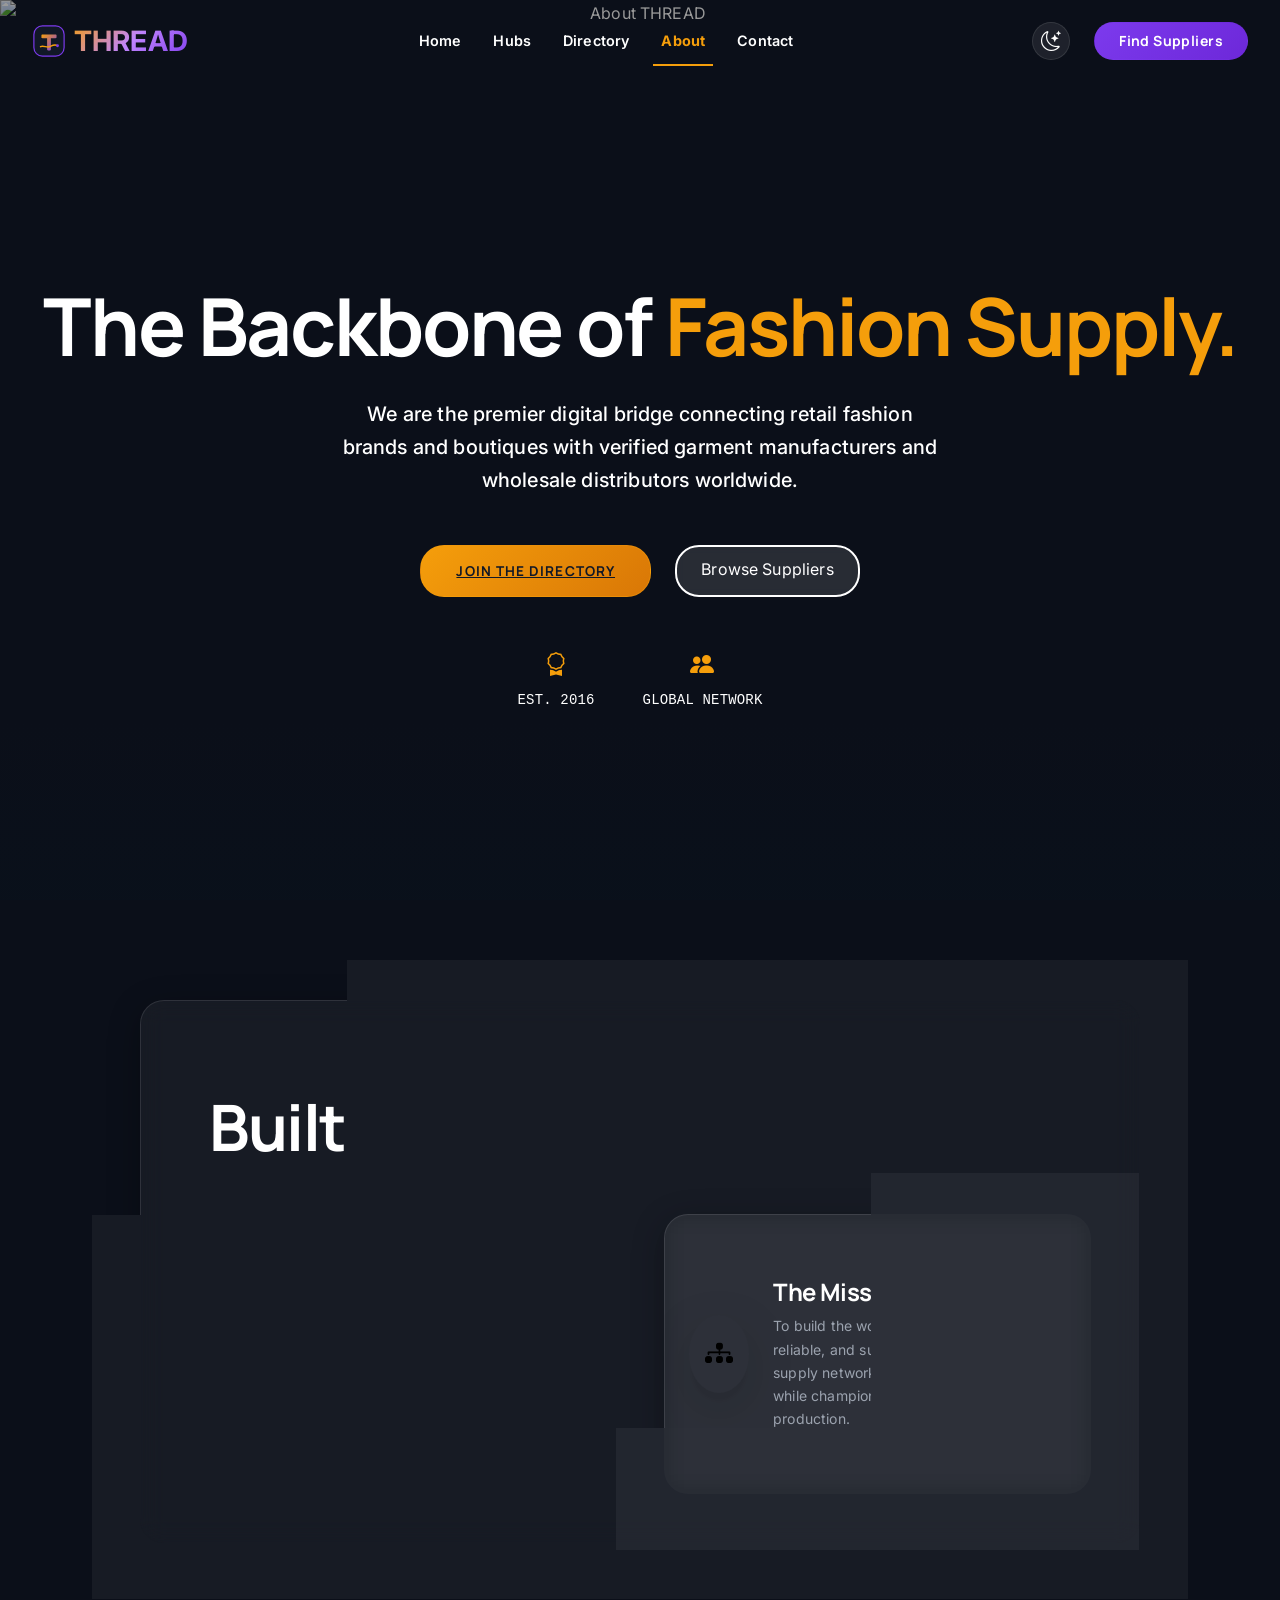
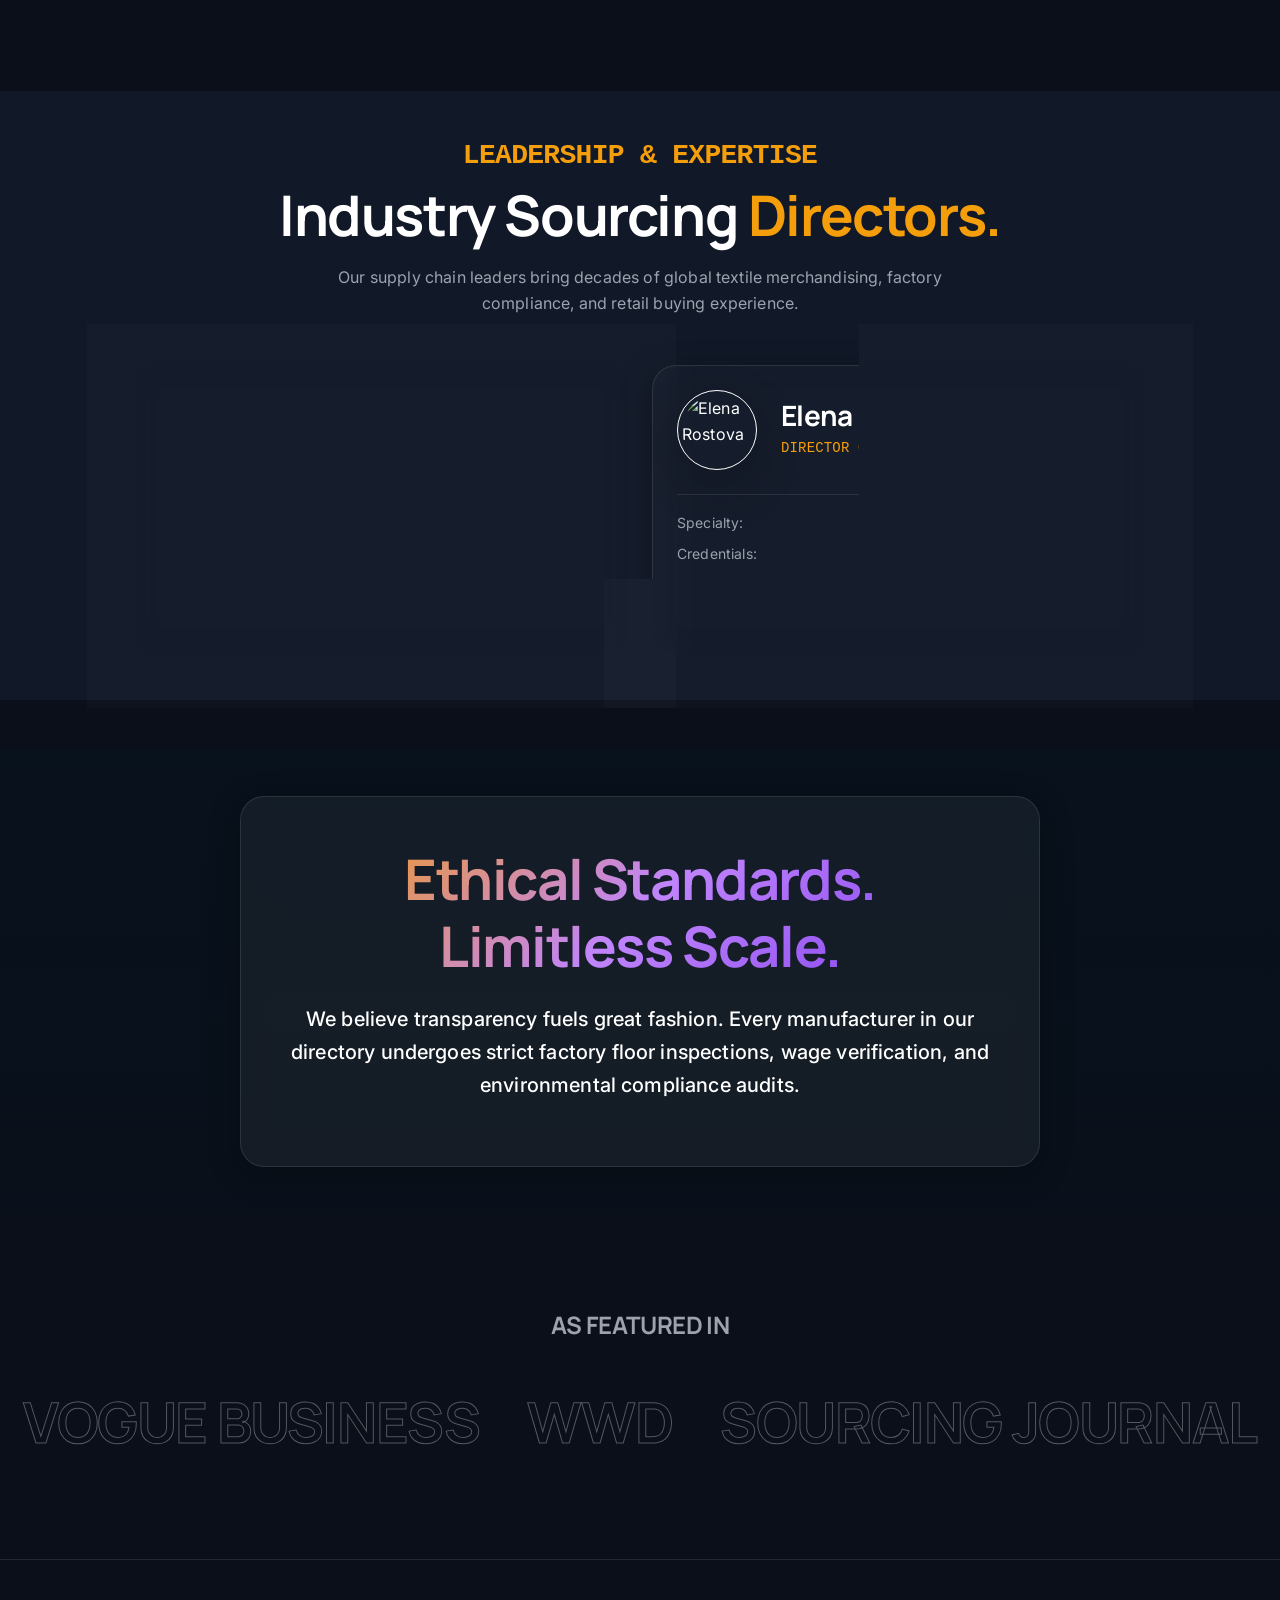
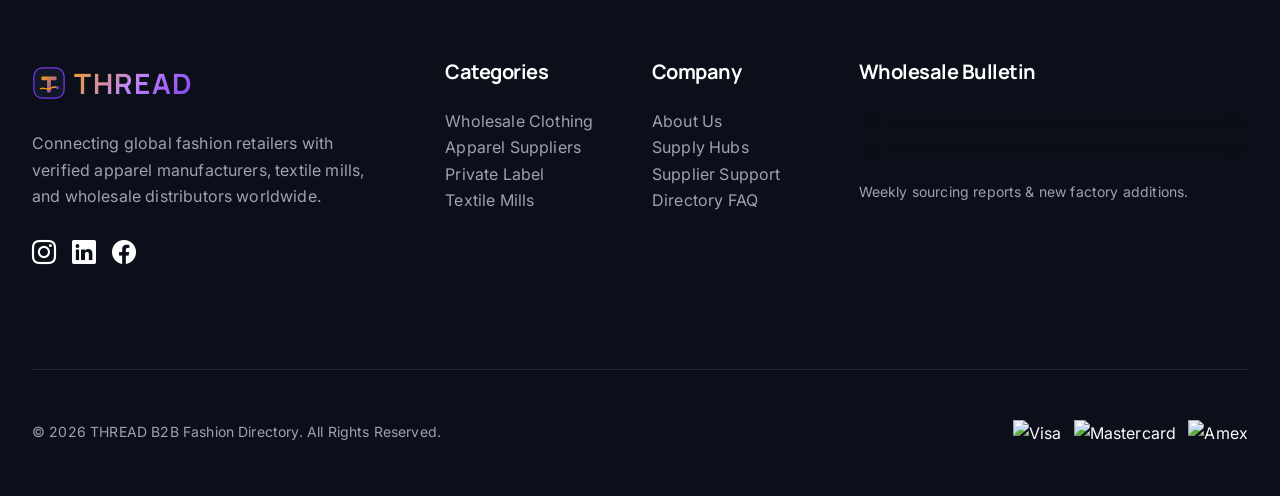
==== commit 78313777: "UI Polish, Light Theme Visibility Fixes, FAQ Section, and Dark Mode Hamburger Menu Update" ====
--- a/about.html
+++ b/about.html
@@ -32,7 +32,7 @@
             <div class="collapse navbar-collapse d-none d-xl-flex" id="navbarNav">
                 <ul class="navbar-nav mx-auto">
                     <li class="nav-item"><a class="nav-link" href="index.html">Home</a></li>
-                    <li class="nav-item"><a class="nav-link " href="home-2.html">Home 2</a></li>
+                    <li class="nav-item"><a class="nav-link " href="home-2.html">Hubs</a></li>
                     <li class="nav-item"><a class="nav-link " href="gallery.html">Directory</a></li>
                     <li class="nav-item"><a class="nav-link active" href="about.html">About</a></li>
                     <li class="nav-item"><a class="nav-link " href="contact.html">Contact</a></li>
@@ -58,7 +58,7 @@
         <div class="offcanvas-body d-flex flex-column h-100">
             <ul class="navbar-nav mb-auto">
                 <li class="nav-item"><a class="nav-link" href="index.html">Home</a></li>
-                <li class="nav-item"><a class="nav-link" href="home-2.html">Home 2</a></li>
+                <li class="nav-item"><a class="nav-link" href="home-2.html">Hubs</a></li>
                 <li class="nav-item"><a class="nav-link" href="gallery.html">Directory</a></li>
                 <li class="nav-item"><a class="nav-link active" href="about.html">About</a></li>
                 <li class="nav-item"><a class="nav-link" href="contact.html">Contact</a></li>
@@ -241,7 +241,7 @@
                         <li><a href="about.html" class="text-muted text-decoration-none">About Us</a></li>
                         <li><a href="home-2.html" class="text-muted text-decoration-none">Supply Hubs</a></li>
                         <li><a href="contact.html" class="text-muted text-decoration-none">Supplier Support</a></li>
-                        <li><a href="about.html" class="text-muted text-decoration-none">Directory FAQ</a></li>
+                        <li><a href="gallery.html#faq" class="text-muted text-decoration-none">Directory FAQ</a></li>
                     </ul>
                 </div>
                 <div class="col-lg-4 col-md-4 mb-4">
--- a/assets/css/style.css
+++ b/assets/css/style.css
@@ -42,17 +42,15 @@
 /* Light Mode Global Visibility Overrides */
 [data-theme="light"] .glass-panel .text-white,
 [data-theme="light"] .glass-panel .text-white-50,
-[data-theme="light"] footer .text-white,
-[data-theme="light"] footer .text-white-50,
 [data-theme="light"] .offcanvas .text-white {
     color: var(--text-main) !important;
 }
 
-[data-theme="light"] .btn-outline-light {
-    color: var(--text-main);
-    border-color: var(--text-main);
-    background: rgba(255, 255, 255, 0.2);
-    backdrop-filter: blur(5px);
+[data-theme="light"] .btn-outline-light:not(.hero-section *):not(.parallax-bg *) {
+    color: #111827 !important;
+    border: 2px solid #111827 !important;
+    background: rgba(255, 255, 255, 0.4);
+    font-weight: 600;
 }
 
 .btn-outline-light {
@@ -62,9 +60,13 @@
     padding: 0.6rem 1.5rem;
 }
 
-[data-theme="light"] .btn-outline-light:hover {
-    background-color: var(--text-main);
-    color: var(--bg-deep);
+[data-theme="light"] .btn-outline-light:not(.hero-section *):not(.parallax-bg *):hover,
+[data-theme="light"] .btn-outline-light:not(.hero-section *):not(.parallax-bg *):focus-visible {
+    background-color: #111827 !important;
+    color: #ffffff !important;
+    border-color: #111827 !important;
+    transform: translateY(-2px);
+    box-shadow: 0 6px 16px rgba(17, 24, 39, 0.15);
 }
 
 [data-theme="light"] .form-control {
@@ -350,12 +352,91 @@
     width: 100%;
 }
 
+[data-theme="light"] .nav-link {
+    color: #1F2937 !important;
+}
+
+[data-theme="light"] .nav-link:hover {
+    color: var(--accent) !important;
+}
+
+[data-theme="light"] .nav-link.active {
+    color: var(--accent) !important;
+    font-weight: 700;
+}
+
+[data-theme="light"] .nav-link.active::after {
+    background: var(--accent) !important;
+    height: 3px !important;
+}
+
 .navbar-marine .btn-accent {
     border: 1px solid transparent;
     height: 38px;
     display: inline-flex;
     align-items: center;
     justify-content: center;
+}
+
+/* Mobile Offcanvas / Hamburger Menu Styling */
+.offcanvas,
+.offcanvas.glass-panel,
+[data-theme="dark"] .offcanvas,
+html:not([data-theme="light"]) .offcanvas {
+    background-color: #0b0f19 !important;
+    background: linear-gradient(180deg, #111827 0%, #0b0f19 100%) !important;
+    border-left: 1px solid rgba(255, 255, 255, 0.12) !important;
+    box-shadow: -15px 0 50px rgba(0, 0, 0, 0.9) !important;
+}
+
+[data-theme="dark"] .offcanvas .offcanvas-header,
+html:not([data-theme="light"]) .offcanvas .offcanvas-header {
+    border-bottom: 1px solid rgba(255, 255, 255, 0.08) !important;
+}
+
+[data-theme="dark"] .offcanvas .nav-link,
+html:not([data-theme="light"]) .offcanvas .nav-link {
+    color: #F3F4F6 !important;
+    font-size: 1.15rem;
+    padding: 0.8rem 0;
+    font-weight: 500;
+    transition: color 0.2s ease, transform 0.2s ease;
+}
+
+[data-theme="dark"] .offcanvas .nav-link:hover,
+[data-theme="dark"] .offcanvas .nav-link.active,
+html:not([data-theme="light"]) .offcanvas .nav-link:hover,
+html:not([data-theme="light"]) .offcanvas .nav-link.active {
+    color: var(--accent) !important;
+}
+
+/* Light Theme Offcanvas Styling */
+[data-theme="light"] .offcanvas,
+[data-theme="light"] .offcanvas.glass-panel {
+    background-color: #ffffff !important;
+    background: #ffffff !important;
+    border-left: 1px solid rgba(17, 24, 39, 0.12) !important;
+    box-shadow: -10px 0 40px rgba(0, 0, 0, 0.15) !important;
+}
+
+[data-theme="light"] .offcanvas .offcanvas-header {
+    border-bottom: 1px solid rgba(17, 24, 39, 0.1) !important;
+}
+
+[data-theme="light"] .offcanvas .nav-link {
+    color: #1F2937 !important;
+    font-size: 1.15rem;
+    padding: 0.8rem 0;
+    font-weight: 600;
+}
+
+[data-theme="light"] .offcanvas .nav-link:hover,
+[data-theme="light"] .offcanvas .nav-link.active {
+    color: var(--accent) !important;
+}
+
+[data-theme="light"] .offcanvas .btn-close {
+    filter: none !important;
 }
 
 .offcanvas .btn-accent {
@@ -412,30 +493,41 @@
     align-items: center;
     position: relative;
     overflow: hidden;
-    padding-top: 80px;
-    padding-bottom: 30px;
+    padding-top: 150px;
+    padding-bottom: 60px;
+}
+
+.hero-section > .container-custom,
+.hero-section .hero-content {
+    margin-top: auto;
+    margin-bottom: auto;
 }
 
 .hero-section .btn-outline-light,
-[data-theme="light"] .hero-section .btn-outline-light {
+[data-theme="light"] .hero-section .btn-outline-light,
+.parallax-bg .btn-outline-light,
+[data-theme="light"] .parallax-bg .btn-outline-light {
     color: #ffffff !important;
     border-color: #ffffff !important;
-    background: rgba(255, 255, 255, 0.1) !important;
+    background: rgba(255, 255, 255, 0.12) !important;
     backdrop-filter: blur(5px);
 }
 
 .hero-section .btn-outline-light:hover,
-[data-theme="light"] .hero-section .btn-outline-light:hover {
+[data-theme="light"] .hero-section .btn-outline-light:hover,
+.parallax-bg .btn-outline-light:hover,
+[data-theme="light"] .parallax-bg .btn-outline-light:hover {
     background-color: #ffffff !important;
     color: #000000 !important;
     border-color: #ffffff !important;
-}
-
-@media (max-width: 768px) {
+    transform: translateY(-2px);
+}
+
+@media (max-width: 991px) {
     .hero-section {
-        padding-top: 140px;
+        padding-top: 130px;
+        padding-bottom: 40px;
         align-items: center;
-        /* Center content vertically */
     }
 }
 
@@ -541,6 +633,34 @@
     color: #ffffff !important;
 }
 
+/* Feature Section Images - Controlled Height & Proportions */
+.section-feature-img,
+.bg-conservation img.img-fluid,
+.bg-tech img.img-fluid,
+.bg-marine-alt img.img-fluid,
+.bg-stealth img.img-fluid {
+    width: 100%;
+    max-height: 400px;
+    object-fit: cover;
+    object-position: center;
+}
+
+.bg-tech img.img-fluid,
+.bg-stealth img.img-fluid,
+.tech-feature-img {
+    object-position: center 20%;
+}
+
+@media (max-width: 991px) {
+    .section-feature-img,
+    .bg-conservation img.img-fluid,
+    .bg-tech img.img-fluid,
+    .bg-marine-alt img.img-fluid,
+    .bg-stealth img.img-fluid {
+        max-height: 320px;
+    }
+}
+
 /* Responsive Grid */
 .marine-grid {
     display: grid;
@@ -549,35 +669,67 @@
 }
 
 /* Footer Section */
-footer {
-    background: var(--primary);
+footer,
+[data-theme="light"] footer,
+[data-theme="dark"] footer,
+html:not([data-theme="light"]) footer {
+    background: #111827 !important;
     padding: 100px 0 50px;
     border-top: 1px solid var(--glass-border);
-}
-
-footer .hover-accent {
+    color: #F9FAFB !important;
+}
+
+/* Footer Section Headings (Categories, Company, Wholesale Bulletin) */
+footer h1,
+footer h2,
+footer h3,
+footer h4,
+footer h5,
+footer h6,
+[data-theme="light"] footer h1,
+[data-theme="light"] footer h2,
+[data-theme="light"] footer h3,
+[data-theme="light"] footer h4,
+[data-theme="light"] footer h5,
+[data-theme="light"] footer h6 {
+    color: #ffffff !important;
+    font-weight: 700;
+}
+
+/* Footer Social Media Buttons & Links */
+footer .hover-accent,
+footer .text-white,
+footer a.text-white,
+[data-theme="light"] footer .hover-accent,
+[data-theme="light"] footer .text-white,
+[data-theme="light"] footer a.text-white {
+    color: #ffffff !important;
     display: inline-flex;
     align-items: center;
     transition: color 0.25s ease, transform 0.25s ease;
 }
 
 footer .hover-accent:hover,
-footer .hover-accent:focus-visible {
+footer .hover-accent:focus-visible,
+[data-theme="light"] footer .hover-accent:hover,
+[data-theme="light"] footer .hover-accent:focus-visible,
+footer a.text-white:hover,
+[data-theme="light"] footer a.text-white:hover {
     color: var(--accent) !important;
     transform: translateY(-2px);
 }
 
-[data-theme="light"] footer {
-    background: var(--bg-deep);
-}
-
-footer .list-unstyled a.text-muted {
+footer .list-unstyled a.text-muted,
+[data-theme="light"] footer .list-unstyled a.text-muted {
     display: inline-block;
+    color: #9CA3AF !important;
     transition: color 0.25s ease, transform 0.25s ease;
 }
 
 footer .list-unstyled a.text-muted:hover,
-footer .list-unstyled a.text-muted:focus-visible {
+footer .list-unstyled a.text-muted:focus-visible,
+[data-theme="light"] footer .list-unstyled a.text-muted:hover,
+[data-theme="light"] footer .list-unstyled a.text-muted:focus-visible {
     color: var(--accent) !important;
     transform: translateX(4px);
 }
@@ -934,20 +1086,27 @@
     color: var(--primary) !important;
 }
 
-[data-theme="light"] .bg-conservation .mission-profile-btn {
+[data-theme="light"] .bg-conservation .mission-profile-btn,
+[data-theme="light"] .mission-profile-btn {
     backdrop-filter: none;
     -webkit-backdrop-filter: none;
     text-shadow: none;
-    color: var(--primary) !important;
-    background: rgba(255, 255, 255, 0.9);
-    border-color: rgba(255, 255, 255, 0.95);
+    color: #111827 !important;
+    background: #ffffff !important;
+    border: 2px solid #111827 !important;
+    box-shadow: 0 2px 6px rgba(0, 0, 0, 0.08);
+    font-weight: 700 !important;
 }
 
 [data-theme="light"] .bg-conservation .mission-profile-btn:hover,
-[data-theme="light"] .bg-conservation .mission-profile-btn:focus-visible {
-    background: var(--accent);
-    border-color: var(--accent);
-    color: #111827 !important;
+[data-theme="light"] .bg-conservation .mission-profile-btn:focus-visible,
+[data-theme="light"] .mission-profile-btn:hover,
+[data-theme="light"] .mission-profile-btn:focus-visible {
+    background: #111827 !important;
+    border-color: #111827 !important;
+    color: #ffffff !important;
+    transform: translateY(-2px);
+    box-shadow: 0 8px 20px rgba(17, 24, 39, 0.2);
 }
 
 [data-theme="light"] .services-hero .services-hero-cta {
@@ -1356,14 +1515,33 @@
     color: #475569 !important;
 }
 
-[data-theme="light"] .trophy-room-caption {
-    color: #0f172a !important;
-}
-
-/* Footer email input and placeholder visibility in dark mode */
-html:not([data-theme="light"]) footer input[type="email"].form-control,
+/* Image Card Overlays & Captions (Always crisp white on image overlays across all themes) */
+.trophy-room-caption,
+[data-theme="light"] .trophy-room-caption,
+[data-theme="light"] .bg-card .trophy-room-caption,
+.gallery-card-title,
+[data-theme="light"] .gallery-card-title,
+[data-theme="light"] .bg-deep .gallery-card-title,
+[data-theme="light"] .bg-deep h5.gallery-card-title,
+.trip-card-overlay h3,
+[data-theme="light"] .trip-card-overlay h3,
+[data-theme="light"] .bg-card .trip-card-overlay h3,
+[data-theme="light"] .bg-deep .trip-card-overlay h3 {
+    color: #ffffff !important;
+    text-shadow: 0 2px 10px rgba(0, 0, 0, 0.85);
+}
+
+/* Footer email input and placeholder visibility in all themes */
+footer input[type="email"].form-control,
+[data-theme="light"] footer input[type="email"].form-control,
+html:not([data-theme="light"]) footer input[type="email"].form-control {
+    color: #ffffff !important;
+}
+
+footer input[type="email"].form-control::placeholder,
+[data-theme="light"] footer input[type="email"].form-control::placeholder,
 html:not([data-theme="light"]) footer input[type="email"].form-control::placeholder {
-    color: #ffffff !important;
+    color: rgba(255, 255, 255, 0.6) !important;
     opacity: 1 !important;
 }
 
@@ -1398,4 +1576,101 @@
 .rounded-5,
 .rounded-pill {
     border-radius: 24px !important;
+}
+
+/* FAQ Accordion Styling */
+.faq-section {
+    position: relative;
+    overflow: hidden;
+}
+
+.faq-accordion .accordion-item {
+    background: var(--glass-bg);
+    border: 1px solid var(--glass-border);
+    border-radius: 20px !important;
+    margin-bottom: 1.25rem;
+    overflow: hidden;
+    backdrop-filter: blur(12px);
+    -webkit-backdrop-filter: blur(12px);
+    transition: var(--transition-smooth);
+}
+
+.faq-accordion .accordion-item:hover {
+    border-color: rgba(245, 158, 11, 0.4);
+    transform: translateY(-2px);
+}
+
+.faq-accordion .accordion-button {
+    background: transparent;
+    color: #ffffff;
+    font-weight: 600;
+    font-size: 1.1rem;
+    padding: 1.35rem 1.6rem;
+    box-shadow: none !important;
+    border: none;
+    border-radius: 20px !important;
+    transition: var(--transition-smooth);
+}
+
+.faq-accordion .accordion-button:focus {
+    box-shadow: none !important;
+}
+
+.faq-accordion .accordion-button:not(.collapsed) {
+    background: rgba(245, 158, 11, 0.08);
+    color: var(--accent);
+    border-bottom-left-radius: 0 !important;
+    border-bottom-right-radius: 0 !important;
+}
+
+.faq-accordion .accordion-button::after {
+    filter: invert(1) brightness(1.5);
+    transition: transform 0.35s ease;
+}
+
+.faq-accordion .accordion-button:not(.collapsed)::after {
+    filter: none;
+    background-image: url("data:image/svg+xml,%3csvg xmlns='http://www.w3.org/2000/svg' viewBox='0 0 16 16' fill='%23F59E0B'%3e%3cpath fill-rule='evenodd' d='M1.646 4.646a.5.5 0 0 1 .708 0L8 10.293l5.646-5.647a.5.5 0 0 1 .708.708l-6 6a.5.5 0 0 1-.708 0l-6-6a.5.5 0 0 1 0-.708z'/%3e%3c/svg%3e");
+}
+
+.faq-accordion .accordion-body {
+    color: var(--text-muted);
+    padding: 0 1.6rem 1.5rem 1.6rem;
+    font-size: 1rem;
+    line-height: 1.75;
+}
+
+/* Light Mode FAQ Styles */
+[data-theme="light"] .faq-accordion .accordion-item {
+    background: #ffffff !important;
+    border: 1px solid rgba(17, 24, 39, 0.1) !important;
+    box-shadow: 0 4px 18px rgba(0, 0, 0, 0.04);
+}
+
+[data-theme="light"] .faq-accordion .accordion-item:hover {
+    border-color: rgba(217, 119, 6, 0.4) !important;
+    box-shadow: 0 8px 25px rgba(217, 119, 6, 0.08);
+}
+
+[data-theme="light"] .faq-accordion .accordion-button {
+    background: #ffffff !important;
+    color: #111827 !important;
+    font-weight: 700;
+}
+
+[data-theme="light"] .faq-accordion .accordion-button:not(.collapsed) {
+    background: rgba(217, 119, 6, 0.06) !important;
+    color: var(--accent) !important;
+}
+
+[data-theme="light"] .faq-accordion .accordion-button::after {
+    filter: none;
+}
+
+[data-theme="light"] .faq-accordion .accordion-button:not(.collapsed)::after {
+    background-image: url("data:image/svg+xml,%3csvg xmlns='http://www.w3.org/2000/svg' viewBox='0 0 16 16' fill='%23D97706'%3e%3cpath fill-rule='evenodd' d='M1.646 4.646a.5.5 0 0 1 .708 0L8 10.293l5.646-5.647a.5.5 0 0 1 .708.708l-6 6a.5.5 0 0 1-.708 0l-6-6a.5.5 0 0 1 0-.708z'/%3e%3c/svg%3e");
+}
+
+[data-theme="light"] .faq-accordion .accordion-body {
+    color: #4B5563 !important;
 }
